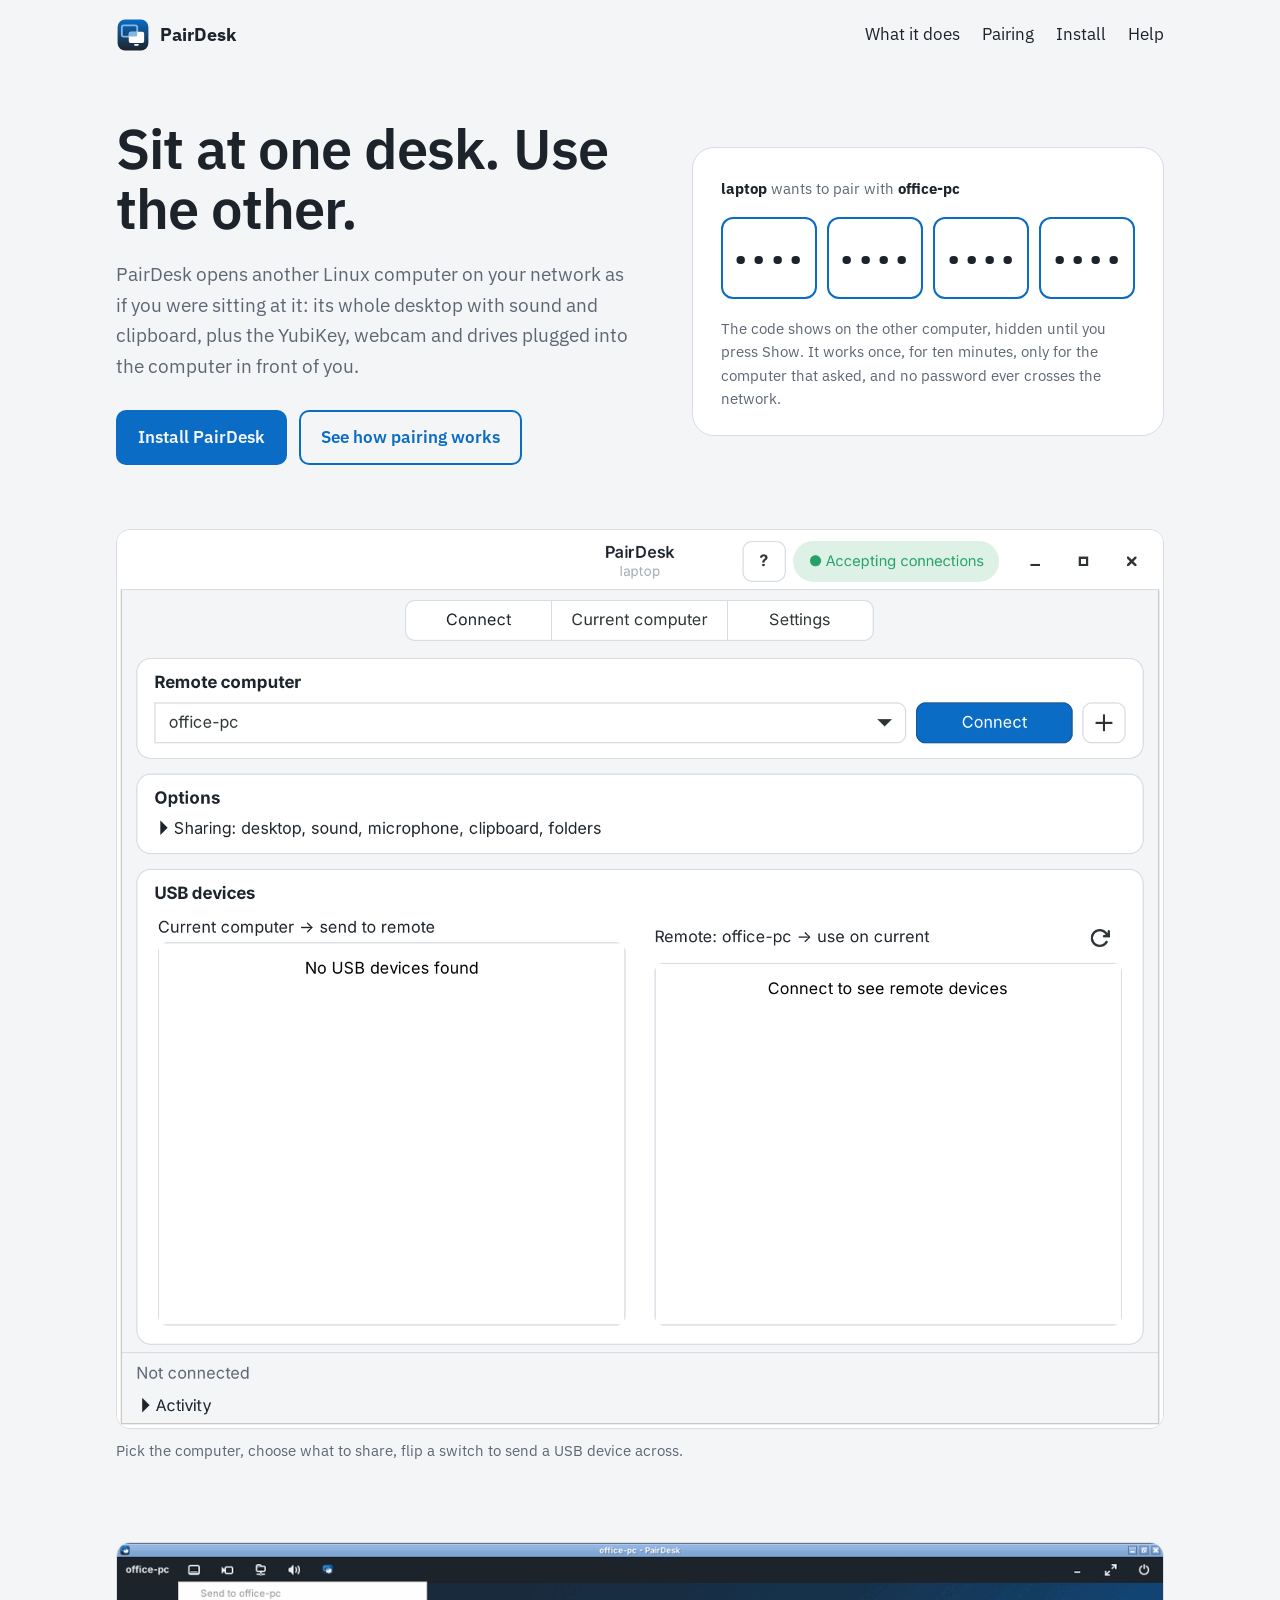
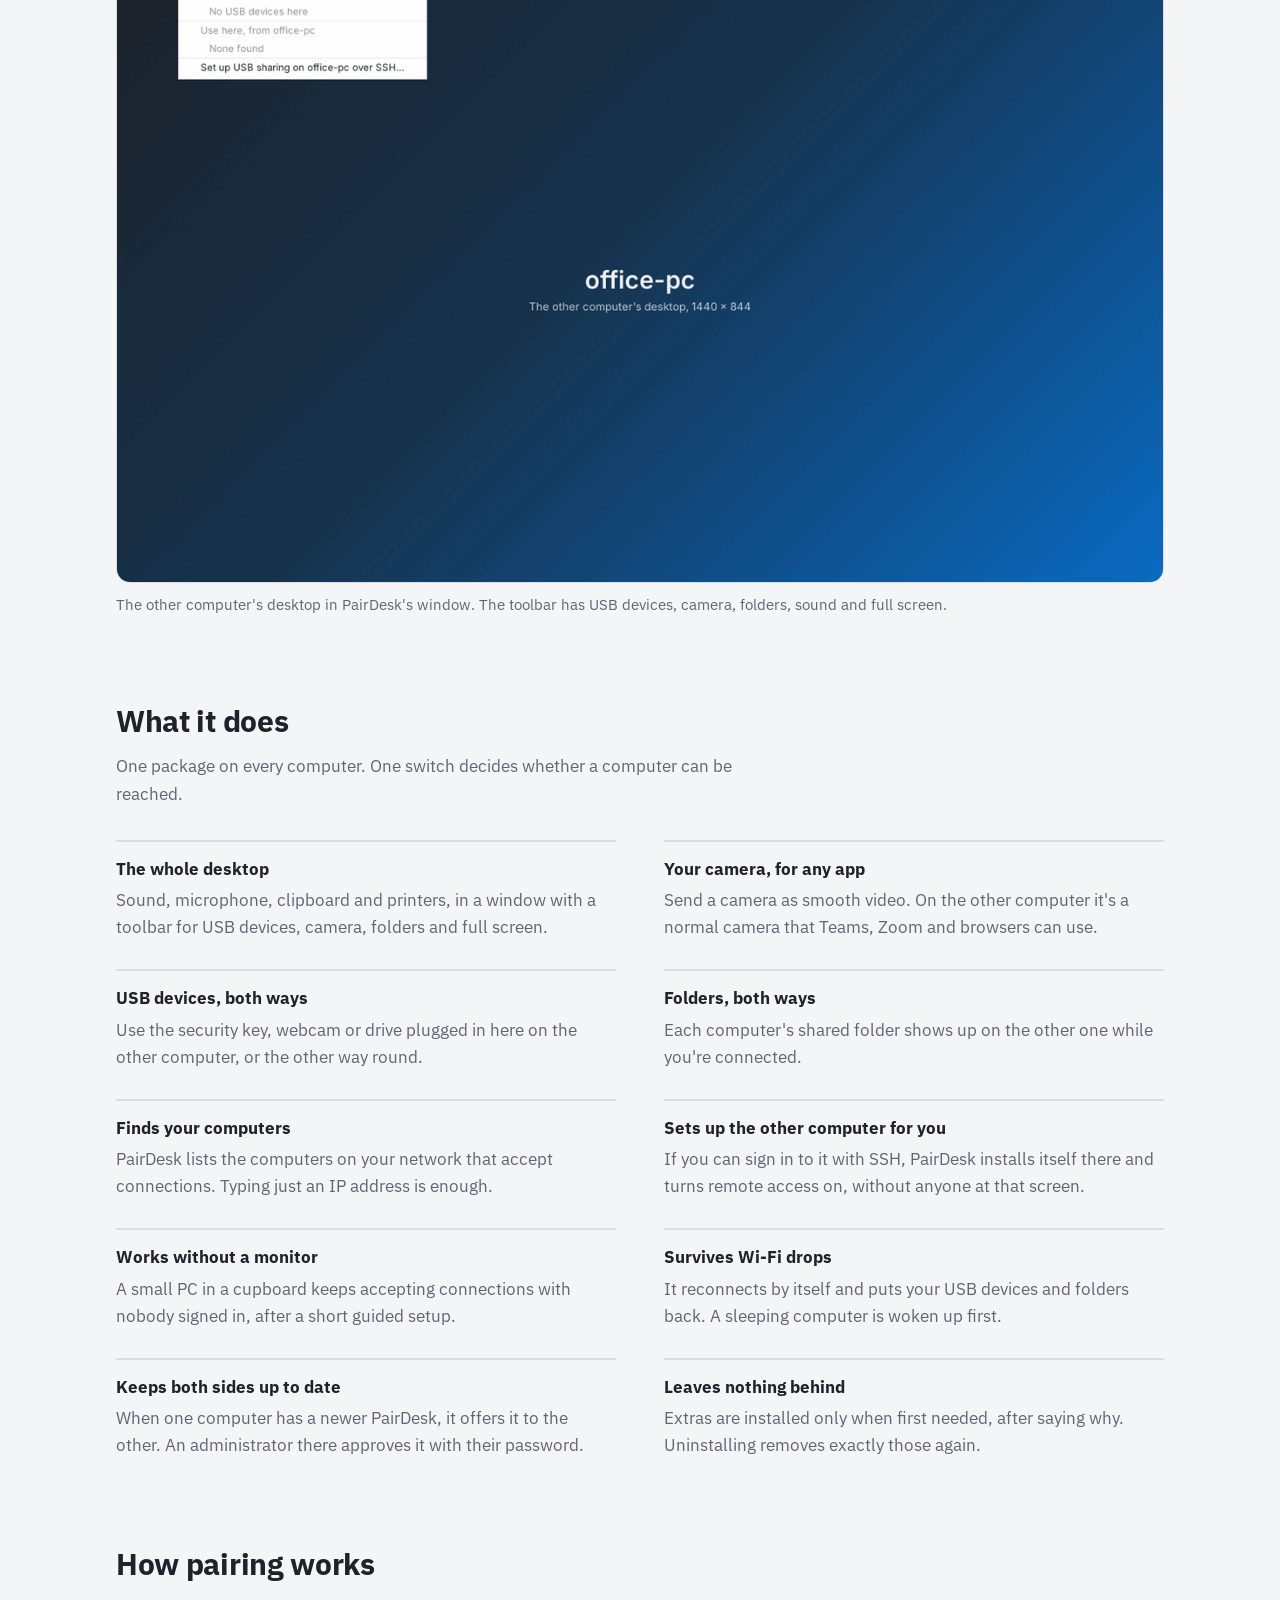
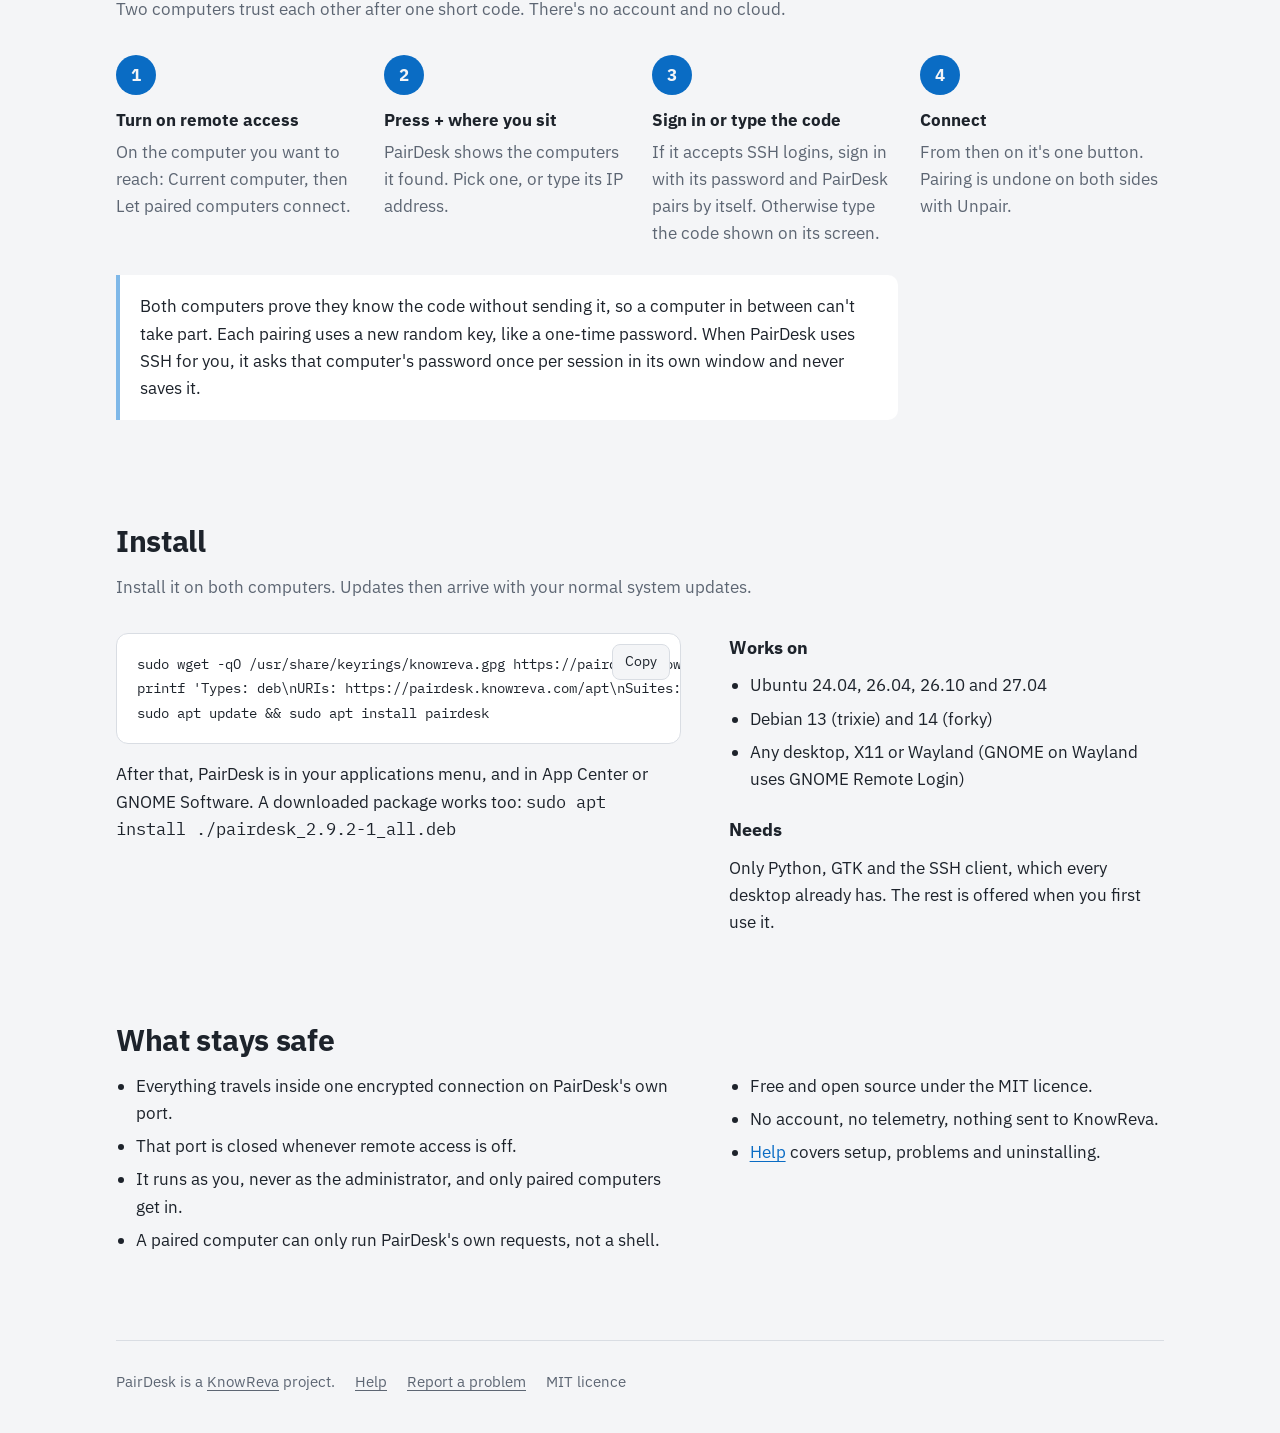
==== index.html @ 3c390f31 "Site: PairDesk 2.9.2, signed apt repository" ====
<!doctype html>
<html lang="en">
<head>
<meta charset="utf-8">
<meta name="viewport" content="width=device-width, initial-scale=1">
<title>PairDesk: use another Linux computer, with your USB devices</title>
<meta name="description" content="PairDesk lets you use another Linux computer as if you were sitting at it: its desktop, sound and clipboard, plus your own USB devices and folders. Free and open source, a KnowReva project.">
<meta property="og:title" content="PairDesk">
<meta property="og:description" content="Use another Linux computer as if you were sitting at it, with your USB devices and folders.">
<meta property="og:image" content="https://pairdesk.knowreva.com/screenshots/connect.png">
<link rel="canonical" href="https://pairdesk.knowreva.com/">
<link rel="icon" href="favicon.png">
<link rel="preconnect" href="https://fonts.googleapis.com">
<link rel="preconnect" href="https://fonts.gstatic.com" crossorigin>
<link href="https://fonts.googleapis.com/css2?family=IBM+Plex+Mono:wght@500;600&family=IBM+Plex+Sans:wght@400;500;600;700&display=swap" rel="stylesheet">
<link rel="stylesheet" href="style.css">
</head>
<body>
<div class="wrap">
  <header class="top">
    <a class="brand" href="./"><img src="pairdesk.svg" alt="" width="34" height="34">PairDesk</a>
    <nav aria-label="Main">
      <a href="#what">What it does</a>
      <a href="#pairing">Pairing</a>
      <a href="#install">Install</a>
      <a href="help/">Help</a>
    </nav>
  </header>

  <main>
    <div class="hero">
      <div>
        <h1>Sit at one desk. Use the other.</h1>
        <p class="lead">PairDesk opens another Linux computer on your network as if you were sitting at it:
          its whole desktop with sound and clipboard, plus the YubiKey, webcam and drives plugged into the
          computer in front of you.</p>
        <div class="actions">
          <a class="btn primary" href="#install">Install PairDesk</a>
          <a class="btn quiet" href="#pairing">See how pairing works</a>
        </div>
      </div>
      <div class="pairing" aria-label="Example pairing code">
        <p class="who"><strong>laptop</strong> wants to pair with <strong>office-pc</strong></p>
        <div class="key" aria-label="Pairing code, hidden until Show is pressed">
          <span>••••</span><span>••••</span><span>••••</span><span>••••</span>
        </div>
        <p class="rule">The code shows on the other computer, hidden until you press Show. It works once, for ten
          minutes, only for the computer that asked, and no password ever crosses the network.</p>
      </div>
    </div>

    <figure class="shot">
      <img src="screenshots/connect.png" width="1736" height="1490" alt="PairDesk's Connect tab: the remote computer, sharing options, and USB devices to send in each direction" loading="lazy">
      <figcaption>Pick the computer, choose what to share, flip a switch to send a USB device across.</figcaption>
    </figure>

    <figure class="shot">
      <img src="screenshots/desktop.png" width="1200" height="733" alt="The remote computer's desktop in PairDesk's window, with the toolbar's USB devices menu open" loading="lazy">
      <figcaption>The other computer's desktop in PairDesk's window. The toolbar has USB devices, camera, folders, sound and full screen.</figcaption>
    </figure>

    <section id="what">
      <h2>What it does</h2>
      <p class="sub">One package on every computer. One switch decides whether a computer can be reached.</p>
      <dl class="does">
        <div><dt>The whole desktop</dt><dd>Sound, microphone, clipboard and printers, in a window with a toolbar for USB devices, camera, folders and full screen.</dd></div>
        <div><dt>Your camera, for any app</dt><dd>Send a camera as smooth video. On the other computer it's a normal camera that Teams, Zoom and browsers can use.</dd></div>
        <div><dt>USB devices, both ways</dt><dd>Use the security key, webcam or drive plugged in here on the other computer, or the other way round.</dd></div>
        <div><dt>Folders, both ways</dt><dd>Each computer's shared folder shows up on the other one while you're connected.</dd></div>
        <div><dt>Finds your computers</dt><dd>PairDesk lists the computers on your network that accept connections. Typing just an IP address is enough.</dd></div>
        <div><dt>Sets up the other computer for you</dt><dd>If you can sign in to it with SSH, PairDesk installs itself there and turns remote access on, without anyone at that screen.</dd></div>
        <div><dt>Works without a monitor</dt><dd>A small PC in a cupboard keeps accepting connections with nobody signed in, after a short guided setup.</dd></div>
        <div><dt>Survives Wi-Fi drops</dt><dd>It reconnects by itself and puts your USB devices and folders back. A sleeping computer is woken up first.</dd></div>
        <div><dt>Keeps both sides up to date</dt><dd>When one computer has a newer PairDesk, it offers it to the other. An administrator there approves it with their password.</dd></div>
        <div><dt>Leaves nothing behind</dt><dd>Extras are installed only when first needed, after saying why. Uninstalling removes exactly those again.</dd></div>
      </dl>
    </section>

    <section id="pairing">
      <h2>How pairing works</h2>
      <p class="sub">Two computers trust each other after one short code. There's no account and no cloud.</p>
      <ol class="steps">
        <li><strong>Turn on remote access</strong><span>On the computer you want to reach: Current computer, then Let paired computers connect.</span></li>
        <li><strong>Press + where you sit</strong><span>PairDesk shows the computers it found. Pick one, or type its IP address.</span></li>
        <li><strong>Sign in or type the code</strong><span>If it accepts SSH logins, sign in with its password and PairDesk pairs by itself. Otherwise type the code shown on its screen.</span></li>
        <li><strong>Connect</strong><span>From then on it's one button. Pairing is undone on both sides with Unpair.</span></li>
      </ol>
      <p class="note">Both computers prove they know the code without sending it, so a computer in between can't take part.
        Each pairing uses a new random key, like a one-time password. When PairDesk uses SSH for you, it asks that computer's password once per session in its own window and never saves it.</p>
    </section>

    <section id="install">
      <h2>Install</h2>
      <p class="sub">Install it on both computers. Updates then arrive with your normal system updates.</p>
      <div class="two">
        <div>
          <div class="code"><button type="button" data-copy="apt">Copy</button><pre id="apt">sudo wget -qO /usr/share/keyrings/knowreva.gpg https://pairdesk.knowreva.com/apt/knowreva.gpg
printf 'Types: deb\nURIs: https://pairdesk.knowreva.com/apt\nSuites: stable\nComponents: main\nSigned-By: /usr/share/keyrings/knowreva.gpg\n' | sudo tee /etc/apt/sources.list.d/knowreva.sources
sudo apt update &amp;&amp; sudo apt install pairdesk</pre></div>
          <p>After that, PairDesk is in your applications menu, and in App Center or GNOME Software.
            A downloaded package works too: <code>sudo apt install ./pairdesk_2.9.2-1_all.deb</code></p>
        </div>
        <div>
          <h3>Works on</h3>
          <ul class="plain">
            <li>Ubuntu 24.04, 26.04, 26.10 and 27.04</li>
            <li>Debian 13 (trixie) and 14 (forky)</li>
            <li>Any desktop, X11 or Wayland (GNOME on Wayland uses GNOME Remote Login)</li>
          </ul>
          <h3 style="margin-top:22px">Needs</h3>
          <p style="margin:0">Only Python, GTK and the SSH client, which every desktop already has. The rest is offered when you first use it.</p>
        </div>
      </div>
    </section>

    <section id="safe">
      <h2>What stays safe</h2>
      <div class="two">
        <ul class="plain">
          <li>Everything travels inside one encrypted connection on PairDesk's own port.</li>
          <li>That port is closed whenever remote access is off.</li>
          <li>It runs as you, never as the administrator, and only paired computers get in.</li>
          <li>A paired computer can only run PairDesk's own requests, not a shell.</li>
        </ul>
        <ul class="plain">
          <li>Free and open source under the MIT licence.</li>
          <li>No account, no telemetry, nothing sent to KnowReva.</li>
          <li><a href="help/">Help</a> covers setup, problems and uninstalling.</li>
        </ul>
      </div>
    </section>
  </main>

  <footer>
    <span>PairDesk is a <a href="https://knowreva.com">KnowReva</a> project.</span>
    <a href="help/">Help</a>
    <a href="issues/">Report a problem</a>
    <span>MIT licence</span>
  </footer>
</div>
<script>
document.querySelectorAll("button[data-copy]").forEach(function (b) {
  b.addEventListener("click", function () {
    var text = document.getElementById(b.dataset.copy).innerText;
    var done = function () { b.textContent = "Copied"; setTimeout(function () { b.textContent = "Copy"; }, 1500); };
    if (navigator.clipboard) { navigator.clipboard.writeText(text).then(done, function () {}); }
  });
});
</script>
</body>
</html>
---- style.css ----
:root {
  --paper: #f4f5f7;      /* KnowReva graphite & azure */
  --sheet: #ffffff;
  --ink: #1d232b;
  --muted: #5d6673;
  --accent: #0a6cc4;
  --soft: #7fb8e8;
  --line: #d9dde3;
  --key: #ffffff;
}
@media (prefers-color-scheme: dark) {
  :root:not([data-theme="light"]) {
    --paper: #111418; --sheet: #181c22; --ink: #e6e9ee; --muted: #9aa3b0;
    --accent: #6fb3ee; --soft: #0a6cc4; --line: #2a3038; --key: #1c2128;
  }
}
:root[data-theme="dark"] {
  --paper: #111418; --sheet: #181c22; --ink: #e6e9ee; --muted: #9aa3b0;
    --accent: #6fb3ee; --soft: #0a6cc4; --line: #2a3038; --key: #1c2128;
}
* { box-sizing: border-box; }
html { -webkit-text-size-adjust: 100%; }
body {
  margin: 0; background: var(--paper); color: var(--ink);
  font: 400 17px/1.6 "IBM Plex Sans", system-ui, sans-serif;
}
a { color: var(--accent); text-underline-offset: 3px; }
a:focus-visible, button:focus-visible { outline: 3px solid var(--accent); outline-offset: 3px; border-radius: 4px; }
code, pre, .key { font-family: "IBM Plex Mono", ui-monospace, monospace; }
.wrap { max-width: 1080px; margin: 0 auto; padding: 0 16px; }

header.top { display: flex; align-items: center; gap: 14px; padding: 18px 0; }
header.top .brand { display: flex; align-items: center; gap: 10px; font-weight: 700; font-size: 1.15rem; color: var(--ink); text-decoration: none; }
header.top .brand img { width: 34px; height: 34px; }
header.top nav { margin-left: auto; display: flex; gap: 22px; flex-wrap: wrap; }
header.top nav a { color: var(--ink); text-decoration: none; }
header.top nav a:hover { color: var(--accent); text-decoration: underline; }

.hero { display: grid; grid-template-columns: 1.1fr 1fr; gap: 56px; align-items: center; padding: 48px 0 64px; }
.hero h1 { font-size: clamp(2.3rem, 5vw, 3.5rem); line-height: 1.08; letter-spacing: -0.015em; margin: 0 0 20px; font-weight: 600; }
.hero p.lead { font-size: 1.2rem; color: var(--muted); max-width: 34em; margin: 0 0 28px; }
.actions { display: flex; gap: 12px; flex-wrap: wrap; }
.btn { display: inline-block; padding: 12px 20px; border-radius: 10px; font-weight: 600; text-decoration: none; border: 2px solid var(--accent); }
.btn.primary { background: var(--accent); color: var(--paper); }
.btn.quiet { color: var(--accent); }
.btn:hover { filter: brightness(1.08); }

/* the pairing code: the one bold thing on the page */
.pairing { background: var(--sheet); border: 1px solid var(--line); border-radius: 22px; padding: 28px 28px 24px; }
.pairing .who { color: var(--muted); font-size: .95rem; margin: 0 0 16px; }
.pairing .who strong { color: var(--ink); }
.key { display: grid; grid-template-columns: repeat(4, 1fr); gap: 10px; margin: 0 0 18px; }
.key span {
  display: block; text-align: center; font-size: clamp(1.2rem, 2.9vw, 1.8rem); font-weight: 600; letter-spacing: .04em;
  padding: 16px 0; border-radius: 12px; background: var(--key); border: 2px solid var(--accent); color: var(--ink);
}
.pairing .rule { font-size: .92rem; color: var(--muted); margin: 0; }
@media (prefers-reduced-motion: no-preference) {
  .key span { animation: settle .5s cubic-bezier(.2,.8,.2,1) both; }
  .key span:nth-child(2) { animation-delay: .12s; } .key span:nth-child(3) { animation-delay: .24s; }
  .key span:nth-child(4) { animation-delay: .36s; }
  @keyframes settle { from { opacity: 0; transform: translateY(10px); } to { opacity: 1; transform: none; } }
}

.shot { margin: 0 0 80px; }
.shot img { width: 100%; height: auto; border-radius: 14px; border: 1px solid var(--line); display: block; }
.shot figcaption { color: var(--muted); font-size: .92rem; margin-top: 10px; }

section { padding: 0 0 80px; }
section > h2 { font-size: 1.9rem; letter-spacing: -0.01em; margin: 0 0 8px; }
section > p.sub { color: var(--muted); margin: 0 0 32px; max-width: 40em; }

dl.does { display: grid; grid-template-columns: repeat(2, minmax(0, 1fr)); gap: 28px 48px; margin: 0; }
dl.does div { border-top: 2px solid var(--line); padding-top: 14px; }
dl.does dt { font-weight: 700; margin-bottom: 4px; }
dl.does dd { margin: 0; color: var(--muted); }

ol.steps { list-style: none; counter-reset: s; padding: 0; margin: 0; display: grid; grid-template-columns: repeat(4, minmax(0, 1fr)); gap: 24px; }
ol.steps li { counter-increment: s; }
ol.steps li::before { content: counter(s); display: grid; place-items: center; width: 40px; height: 40px; border-radius: 50%; background: var(--accent); color: var(--paper); font-weight: 700; margin-bottom: 12px; }
ol.steps strong { display: block; margin-bottom: 4px; }
ol.steps span { color: var(--muted); }
.note { margin-top: 28px; padding: 18px 20px; border-left: 4px solid var(--soft); background: var(--sheet); border-radius: 0 10px 10px 0; max-width: 46em; }

.code { position: relative; background: var(--sheet); border: 1px solid var(--line); border-radius: 12px; margin: 0 0 14px; }
.code pre { margin: 0; padding: 18px 92px 18px 20px; overflow-x: auto; font-size: .9rem; line-height: 1.7; }
.code button { position: absolute; top: 10px; right: 10px; font: inherit; font-size: .85rem; padding: 6px 12px; border-radius: 8px; border: 1px solid var(--line); background: var(--paper); color: var(--ink); cursor: pointer; }
.code button:hover { border-color: var(--accent); }
.two { display: grid; grid-template-columns: 1.3fr 1fr; gap: 48px; }
.two h3 { margin: 0 0 10px; font-size: 1.15rem; }
ul.plain { margin: 0; padding-left: 1.2em; }
ul.plain li { margin-bottom: 6px; }

footer { border-top: 1px solid var(--line); padding: 28px 0 40px; color: var(--muted); font-size: .95rem; display: flex; gap: 20px; flex-wrap: wrap; }
footer a { color: var(--muted); }

.doc { max-width: 46em; padding: 24px 0 80px; }
.doc h1 { font-size: 2.4rem; margin: 0 0 8px; }
.doc h2 { font-size: 1.35rem; margin: 40px 0 8px; }
.doc .toc { columns: 2; padding-left: 1.2em; }

@media (max-width: 860px) {
  .hero, .two { grid-template-columns: 1fr; gap: 36px; }
  dl.does { grid-template-columns: 1fr; }
  ol.steps { grid-template-columns: 1fr 1fr; }
  header.top nav { gap: 14px; }
}
@media (max-width: 520px) {
  ol.steps { grid-template-columns: 1fr; }
  .key { gap: 6px; } .key span { padding: 12px 0; letter-spacing: .04em; }
  .doc .toc { columns: 1; }
  header.top { flex-wrap: wrap; }
  header.top nav { margin-left: 0; width: 100%; }
}
.hero > *, .two > *, dl.does > *, ol.steps > * { min-width: 0; }   /* long install lines scroll inside their box */
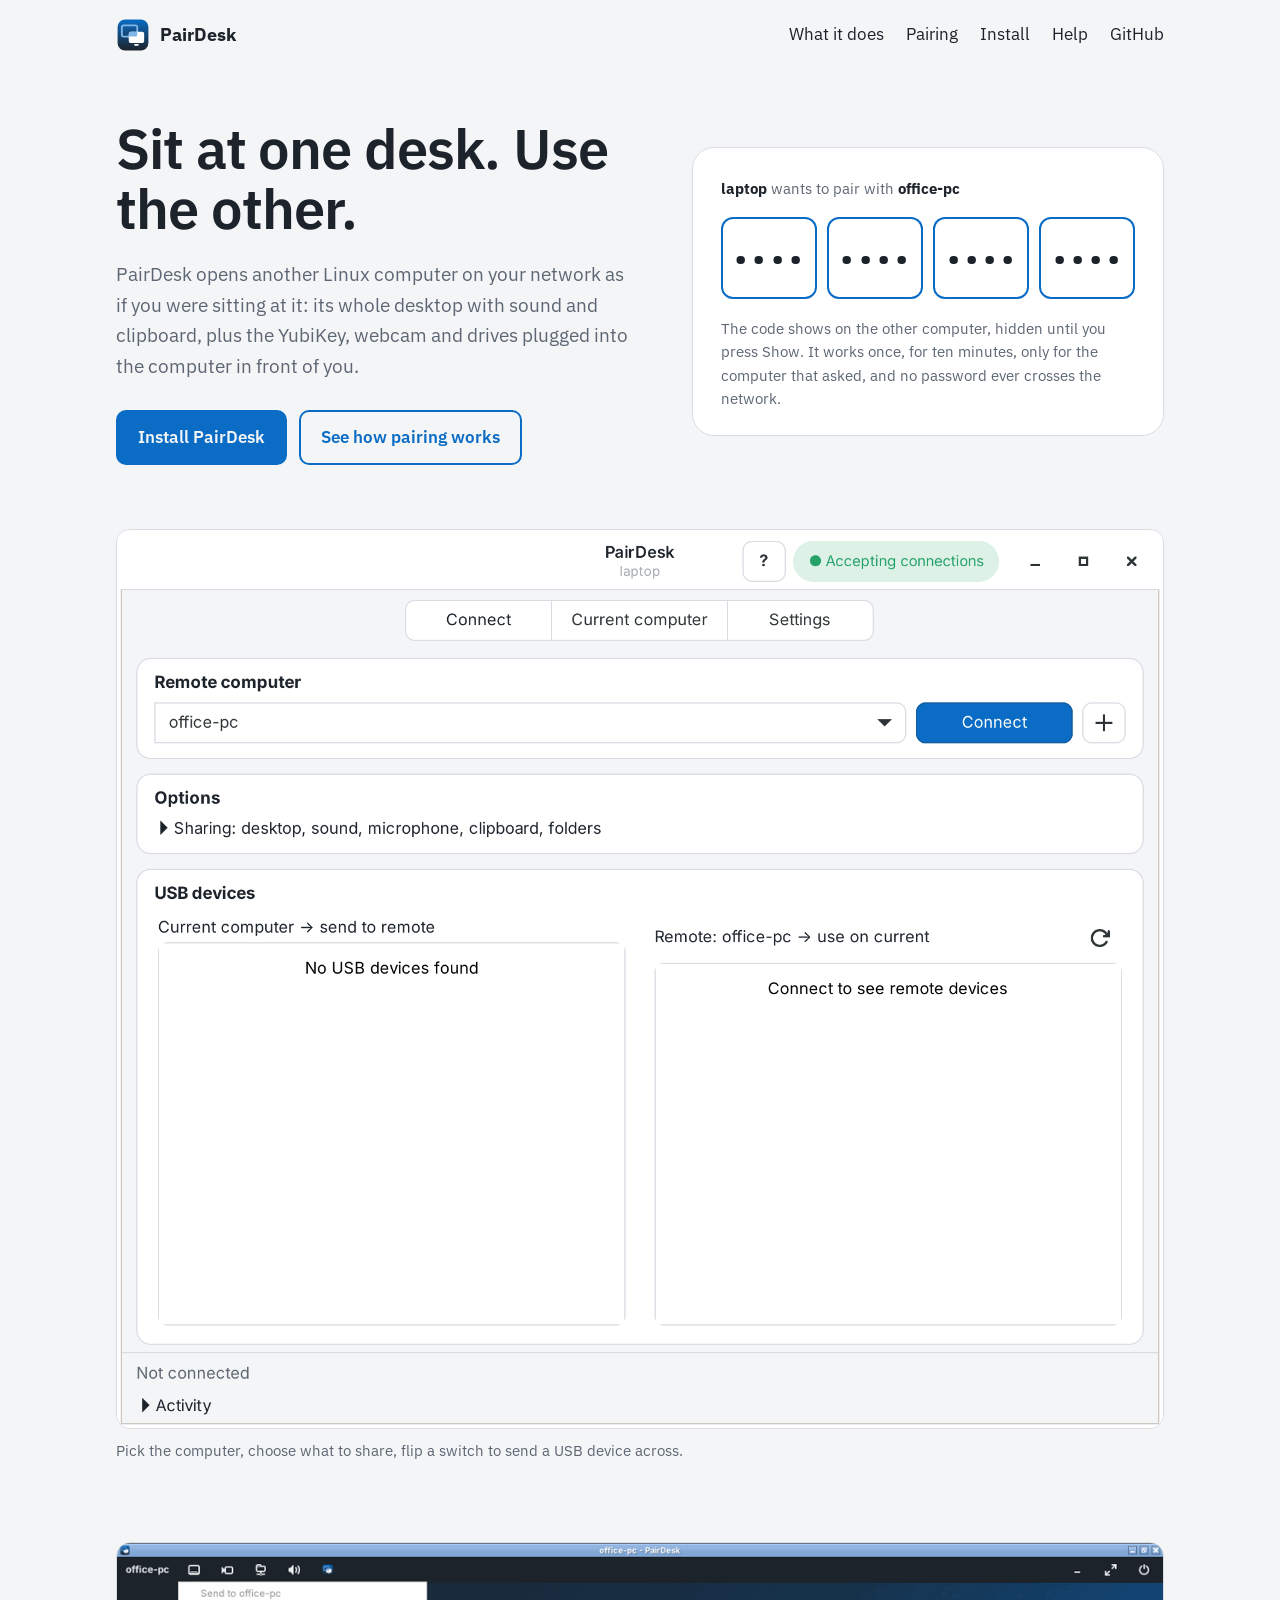
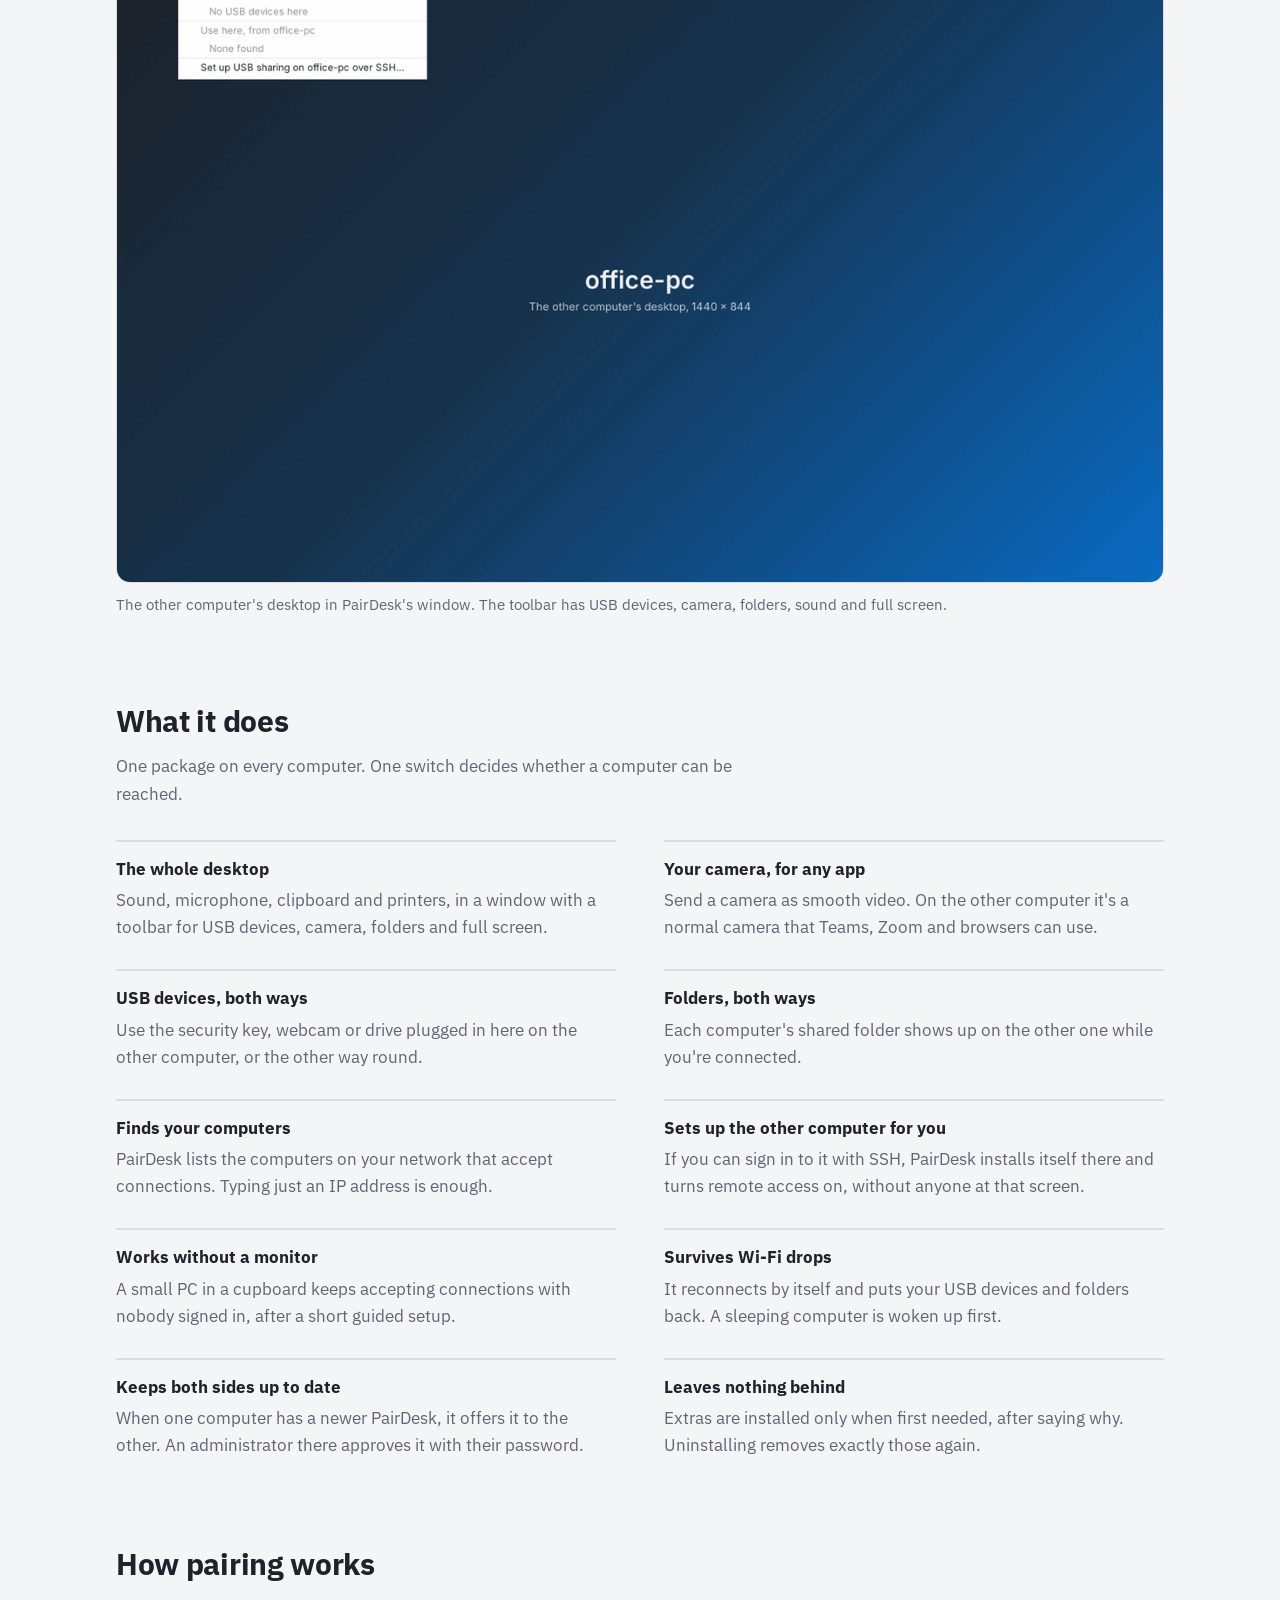
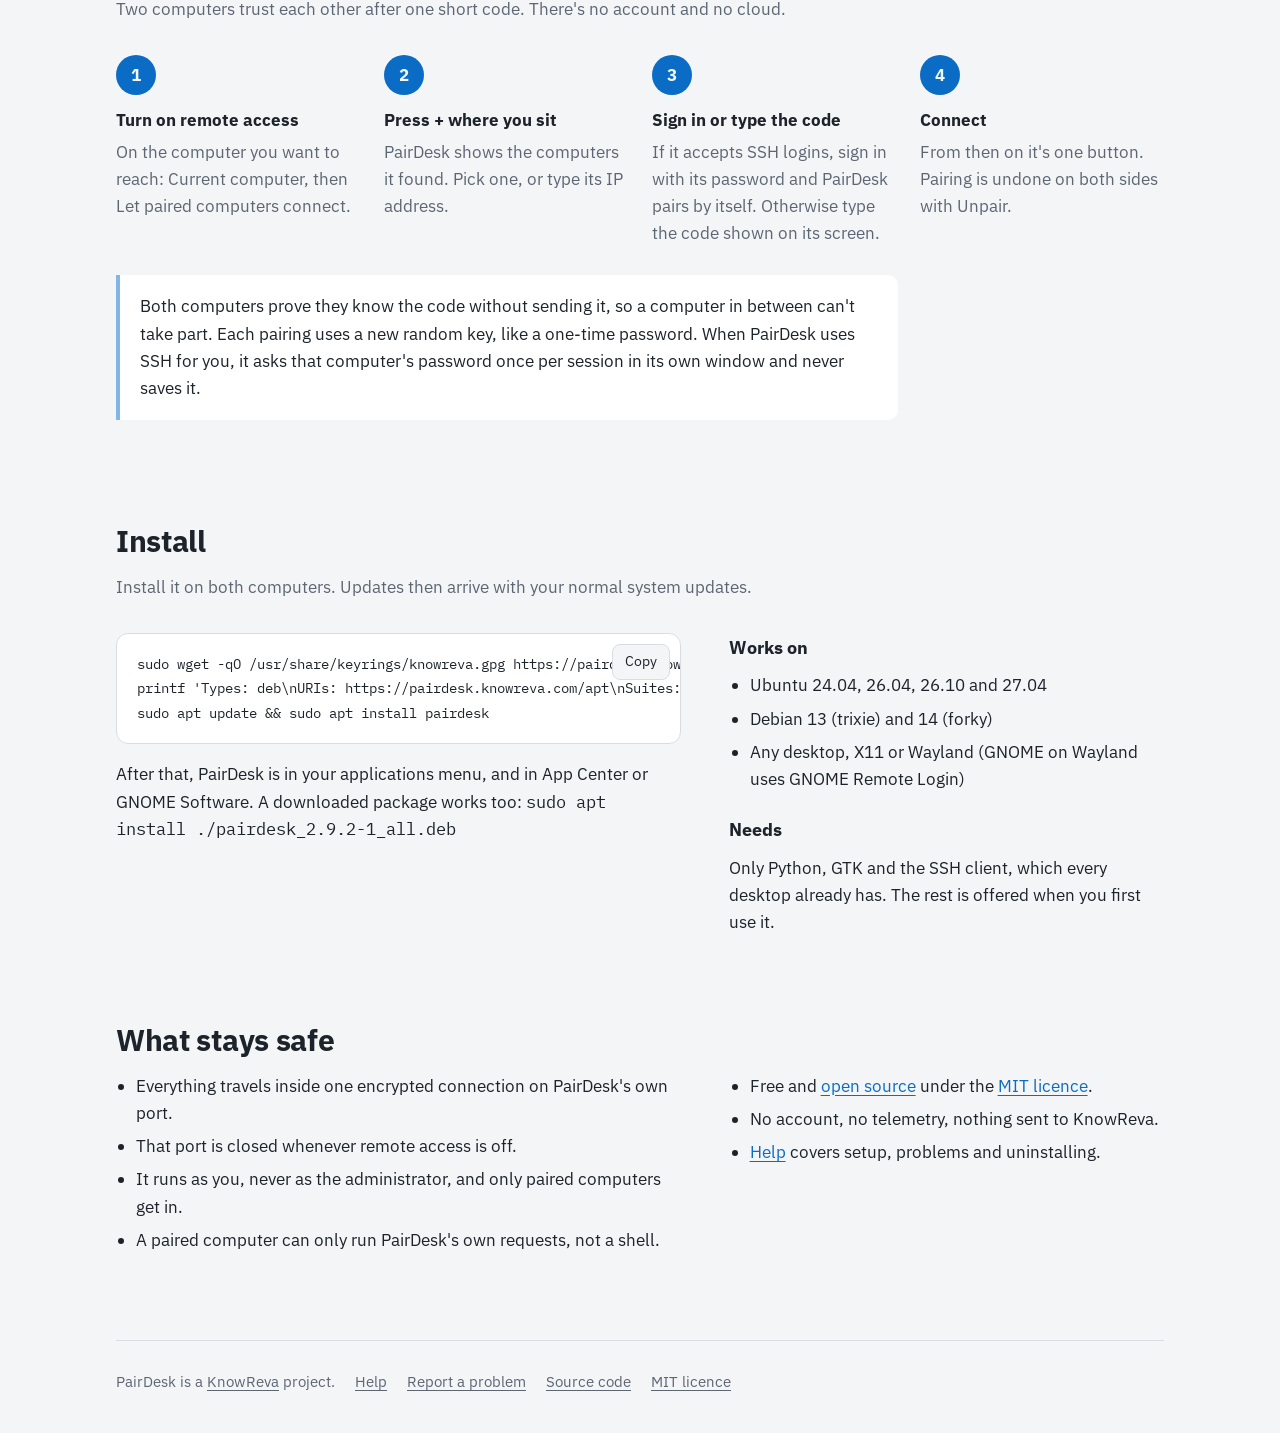
==== commit 532f569c: "Site: links to the source code on GitHub" ====
--- a/index.html
+++ b/index.html
@@ -24,6 +24,7 @@
       <a href="#pairing">Pairing</a>
       <a href="#install">Install</a>
       <a href="help/">Help</a>
+      <a href="https://github.com/KnowReva/PairDesk">GitHub</a>
     </nav>
   </header>
 
@@ -123,7 +124,7 @@
           <li>A paired computer can only run PairDesk's own requests, not a shell.</li>
         </ul>
         <ul class="plain">
-          <li>Free and open source under the MIT licence.</li>
+          <li>Free and <a href="https://github.com/KnowReva/PairDesk">open source</a> under the <a href="https://github.com/KnowReva/PairDesk/blob/main/LICENSE">MIT licence</a>.</li>
           <li>No account, no telemetry, nothing sent to KnowReva.</li>
           <li><a href="help/">Help</a> covers setup, problems and uninstalling.</li>
         </ul>
@@ -135,7 +136,8 @@
     <span>PairDesk is a <a href="https://knowreva.com">KnowReva</a> project.</span>
     <a href="help/">Help</a>
     <a href="issues/">Report a problem</a>
-    <span>MIT licence</span>
+    <a href="https://github.com/KnowReva/PairDesk">Source code</a>
+    <a href="https://github.com/KnowReva/PairDesk/blob/main/LICENSE">MIT licence</a>
   </footer>
 </div>
 <script>
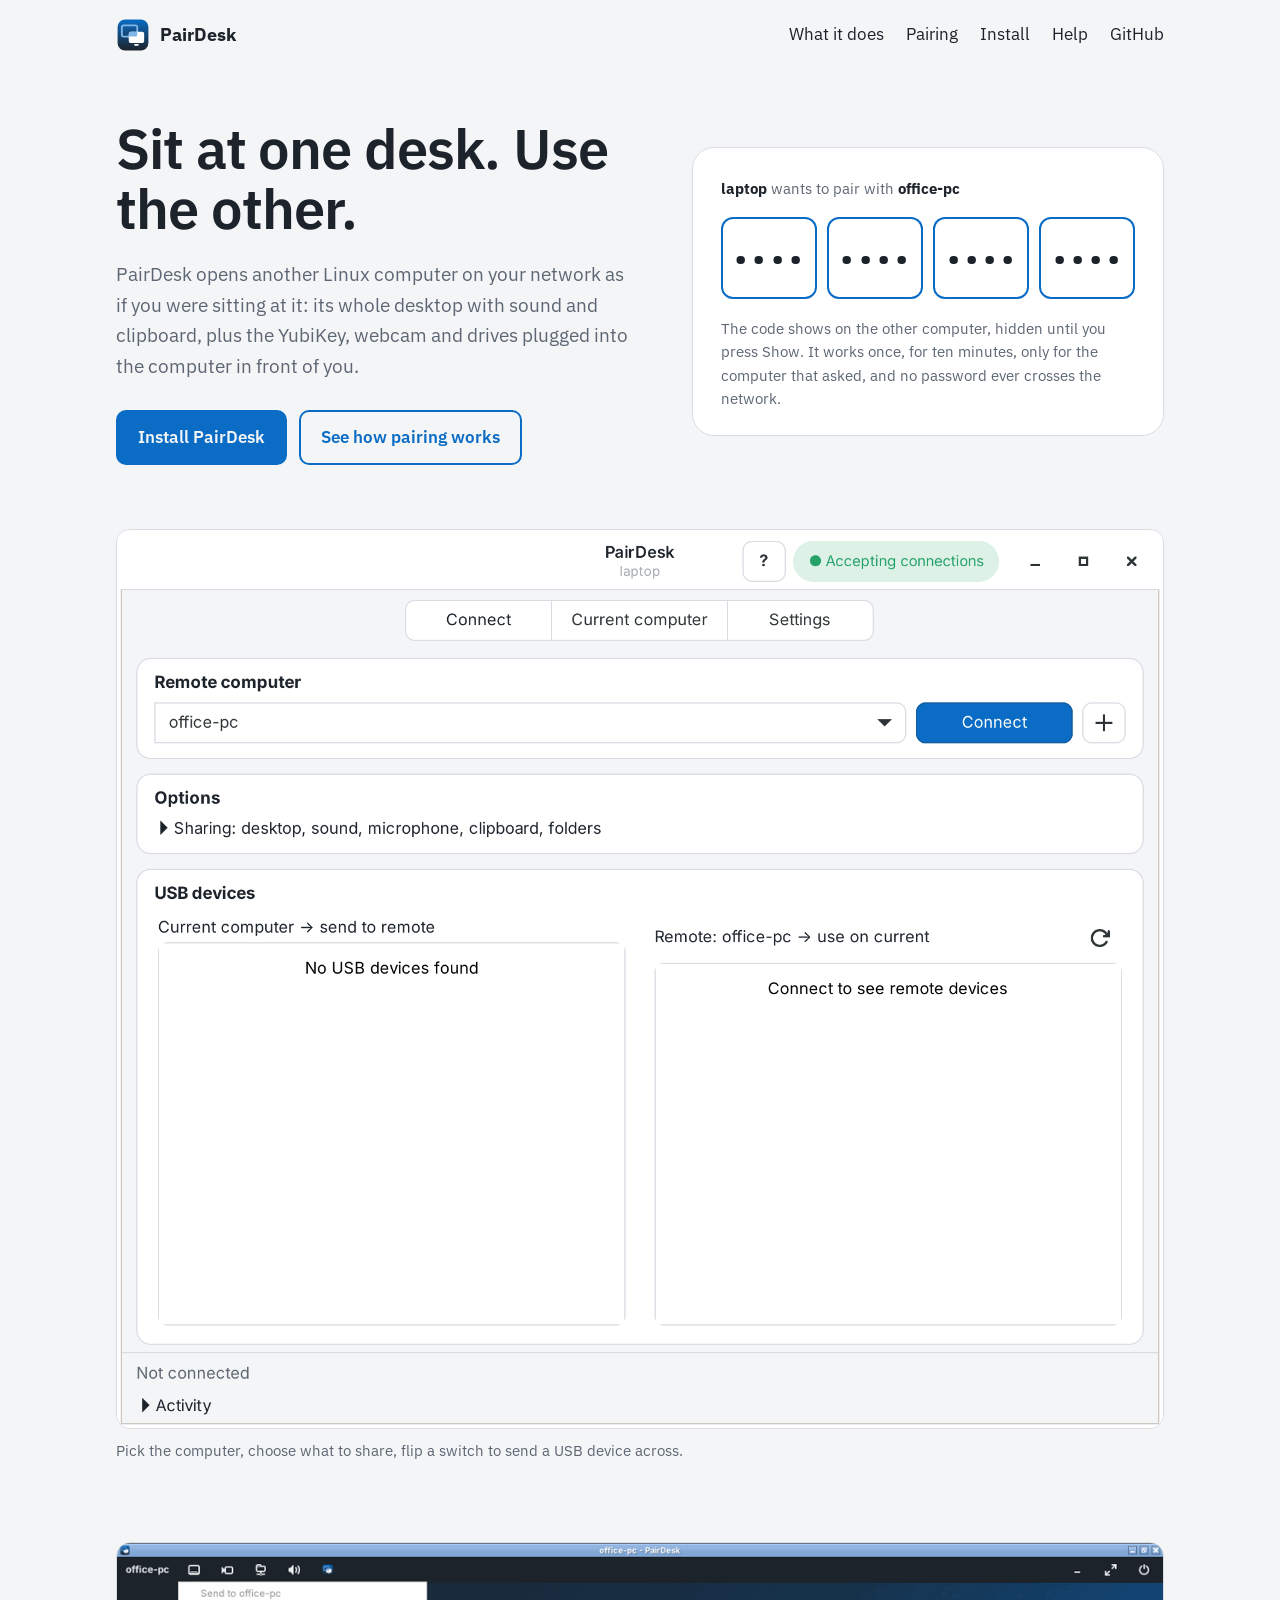
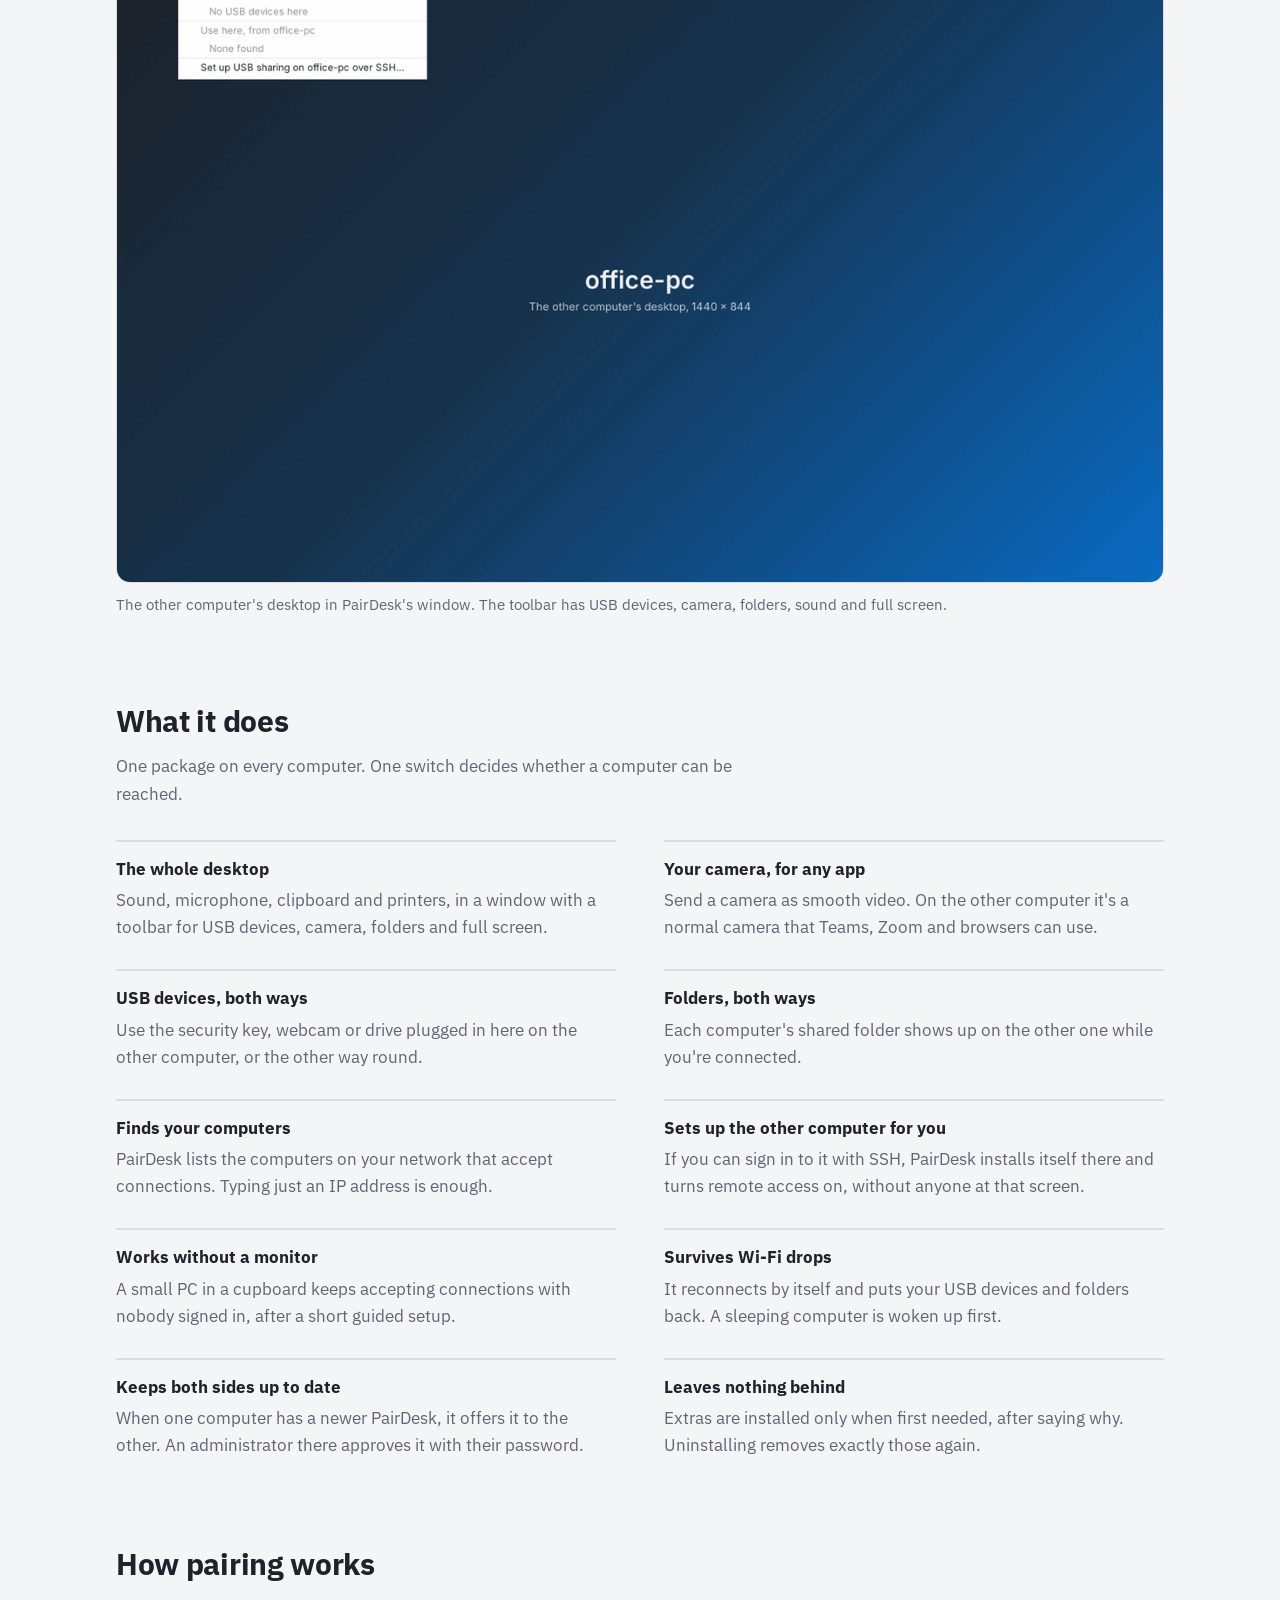
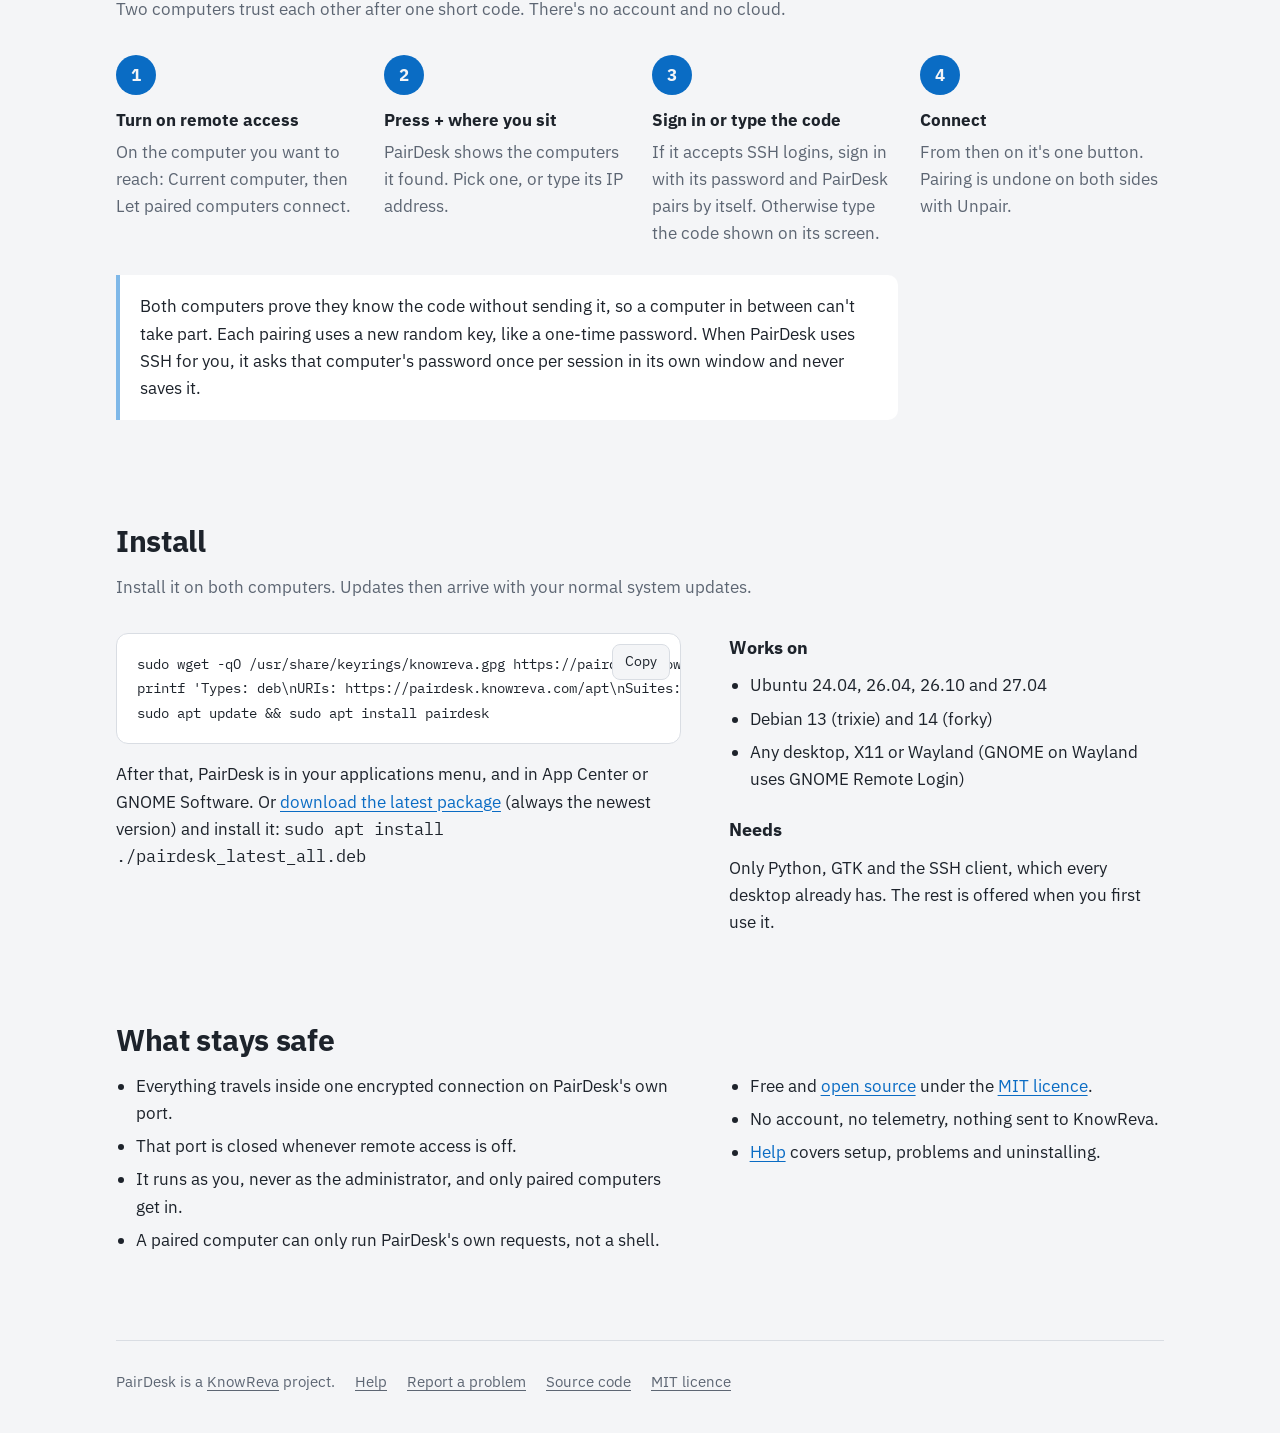
==== commit a54103c0: "Site: fixed download link to the latest package" ====
--- a/index.html
+++ b/index.html
@@ -99,7 +99,8 @@
 printf 'Types: deb\nURIs: https://pairdesk.knowreva.com/apt\nSuites: stable\nComponents: main\nSigned-By: /usr/share/keyrings/knowreva.gpg\n' | sudo tee /etc/apt/sources.list.d/knowreva.sources
 sudo apt update &amp;&amp; sudo apt install pairdesk</pre></div>
           <p>After that, PairDesk is in your applications menu, and in App Center or GNOME Software.
-            A downloaded package works too: <code>sudo apt install ./pairdesk_2.9.2-1_all.deb</code></p>
+            Or <a href="pairdesk_latest_all.deb" download>download the latest package</a> (always the newest
+            version) and install it: <code>sudo apt install ./pairdesk_latest_all.deb</code></p>
         </div>
         <div>
           <h3>Works on</h3>
